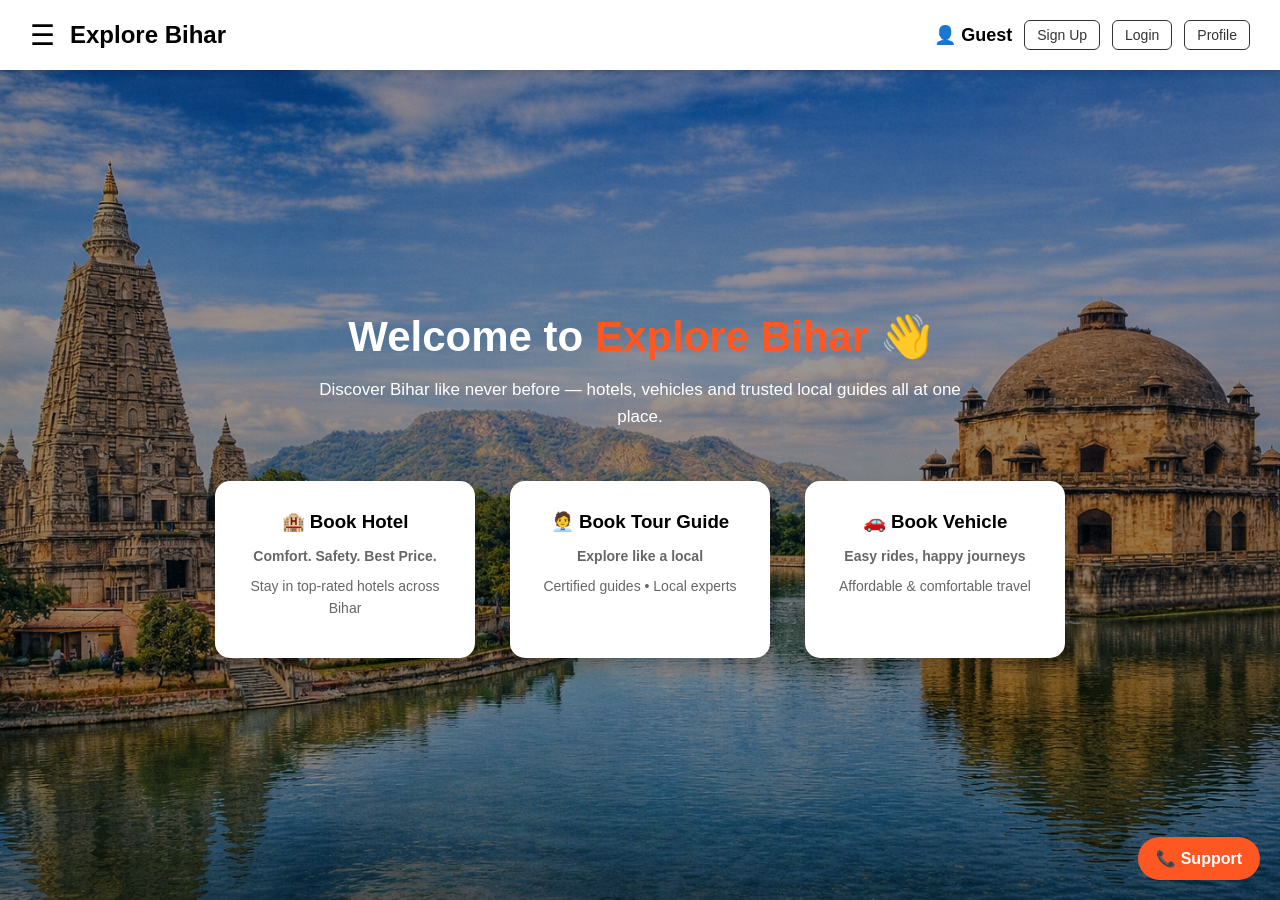
==== index.html @ 7390b3f2 "fresh push" ====
<!DOCTYPE html>
<html lang="en">

<head>
<meta charset="UTF-8">
<meta name="viewport" content="width=device-width, initial-scale=1.0">

<title>Explore Bihar</title>

<style>

*{
    margin:0;
    padding:0;
    box-sizing:border-box;
}

body{
    font-family:Arial,sans-serif;
    overflow:hidden;
}

/* HEADER */

header{
    position:fixed;
    top:0;
    left:0;
    width:100%;
    height:70px;
    background:#fff;
    padding:0 30px;
    display:flex;
    justify-content:space-between;
    align-items:center;
    box-shadow:0 2px 8px rgba(0,0,0,0.15);
    z-index:1000;
}

.header-left{
    display:flex;
    align-items:center;
    gap:15px;
}

.menu-btn{
    font-size:28px;
    cursor:pointer;
}

.user-box{
    display:flex;
    align-items:center;
    gap:12px;
}

.user-box h2{
    font-size:18px;
}

.user-box a{
    text-decoration:none;
    border:1px solid #333;
    padding:6px 12px;
    border-radius:6px;
    color:#333;
    font-size:14px;
    transition:0.3s;
}

.user-box a:hover{
    background:#ff5722;
    color:#fff;
    border-color:#ff5722;
}

/* SIDE MENU */

.side-menu{
    position:fixed;
    top:70px;
    left:-300px;
    width:280px;
    height:calc(100vh - 70px);
    background:#fff;
    box-shadow:2px 0 15px rgba(0,0,0,0.2);
    padding:20px;
    transition:0.4s;
    z-index:999;
}

.side-menu.active{
    left:0;
}

.side-menu h3{
    margin-bottom:20px;
    color:#ff5722;
}

.side-menu p{
    margin-bottom:15px;
}

.side-menu a{
    display:block;
    margin-top:20px;
    background:#ff5722;
    color:#fff;
    text-decoration:none;
    padding:10px;
    border-radius:6px;
    text-align:center;
}

/* HERO */

.dashboard-hero{
    height:100vh;
    background:
    linear-gradient(rgba(0,0,0,0.4), rgba(0,0,0,0.4)),
    url("images/hero.jpg");

    background-size:cover;
    background-position:center;

    display:flex;
    flex-direction:column;
    justify-content:center;
    align-items:center;
    text-align:center;
    padding-top:70px;
}

.dashboard-hero h1{
    color:#fff;
    font-size:42px;
    margin-bottom:15px;
}

.dashboard-hero span{
    color:#ff5722;
}

.dashboard-hero p{
    color:#fff;
    max-width:650px;
    margin-bottom:50px;
    font-size:17px;
    line-height:1.6;
}

/* CARDS */

.cards{
    display:flex;
    gap:35px;
    flex-wrap:wrap;
    justify-content:center;
}

.card{
    background:#fff;
    width:260px;
    padding:30px 20px;
    border-radius:15px;
    box-shadow:0 8px 20px rgba(0,0,0,0.2);
    transition:0.3s;
    cursor:pointer;
}

.card:hover{
    transform:translateY(-8px);
}

.card h3{
    margin-bottom:12px;
}

.card p{
    color:#666;
    margin-bottom:8px;
    font-size:14px;
}

/* SUPPORT BUTTON */

.support-btn{
    position:fixed;
    right:20px;
    bottom:20px;
    background:#ff5722;
    color:#fff;
    text-decoration:none;
    padding:12px 18px;
    border-radius:30px;
    font-weight:bold;
}

</style>
</head>

<body>

<!-- SIDE MENU -->

<div class="side-menu" id="sideMenu">

    <h3>👤 User Panel</h3>

    <p>
        <b>Name:</b>
        <span id="sideUsername">Loading...</span>
    </p>

    <p>🏨 Hotel Booking: <b>Not Booked</b></p>

    <p>🧑‍💼 Guide Booking: <b>Not Booked</b></p>

    <p>🚗 Vehicle Booking: <b>Not Booked</b></p>

    <a href="tel:1800123456">
        📞 Customer Support
    </a>

</div>

<!-- HEADER -->

<header>

    <div class="header-left">

        <div class="menu-btn" onclick="toggleMenu()">
            ☰
        </div>

        <h2>Explore Bihar</h2>

    </div>

    <div class="user-box">

        <h2 id="username">👤 Loading...</h2>

        <a href="register.html">Sign Up</a>

        <a href="login.html">Login</a>

        <a href="user-profile.html">Profile</a>

    </div>

</header>

<!-- HERO SECTION -->

<section class="dashboard-hero">

    <h1>
        Welcome to
        <span>Explore Bihar</span> 👋
    </h1>

    <p>
        Discover Bihar like never before —
        hotels, vehicles and trusted local guides
        all at one place.
    </p>

    <div class="cards">

        <div class="card"
             onclick="location.href='book-hotel.html'">

            <h3>🏨 Book Hotel</h3>

            <p>
                <b>Comfort. Safety. Best Price.</b>
            </p>

            <p>
                Stay in top-rated hotels across Bihar
            </p>

        </div>

        <div class="card"
             onclick="location.href='book-tour-guide.html'">

            <h3>🧑‍💼 Book Tour Guide</h3>

            <p>
                <b>Explore like a local</b>
            </p>

            <p>
                Certified guides • Local experts
            </p>

        </div>

        <div class="card"
             onclick="location.href='book-vehicle.html'">

            <h3>🚗 Book Vehicle</h3>

            <p>
                <b>Easy rides, happy journeys</b>
            </p>

            <p>
                Affordable & comfortable travel
            </p>

        </div>

    </div>

</section>

<!-- SUPPORT -->

<a href="tel:1800123456"
class="support-btn">

📞 Support

</a>

<!-- SCRIPT -->

<script>

function toggleMenu(){

    document
    .getElementById("sideMenu")
    .classList
    .toggle("active");

}

async function loadUser(){

    try{

        const response =
        await fetch("http://127.0.0.1:5000/api/user");

        const data =
        await response.json();

        console.log(data);

        let username = "Guest";

        if(data.user && data.user.username){

            username = data.user.username;

        }

        document.getElementById("username").innerText =
        "👤 " + username;

        document.getElementById("sideUsername").innerText =
        username;

    }catch(error){

        console.log(error);

        document.getElementById("username").innerText =
        "👤 Guest";

    }

}

loadUser();

</script>

</body>
</html>
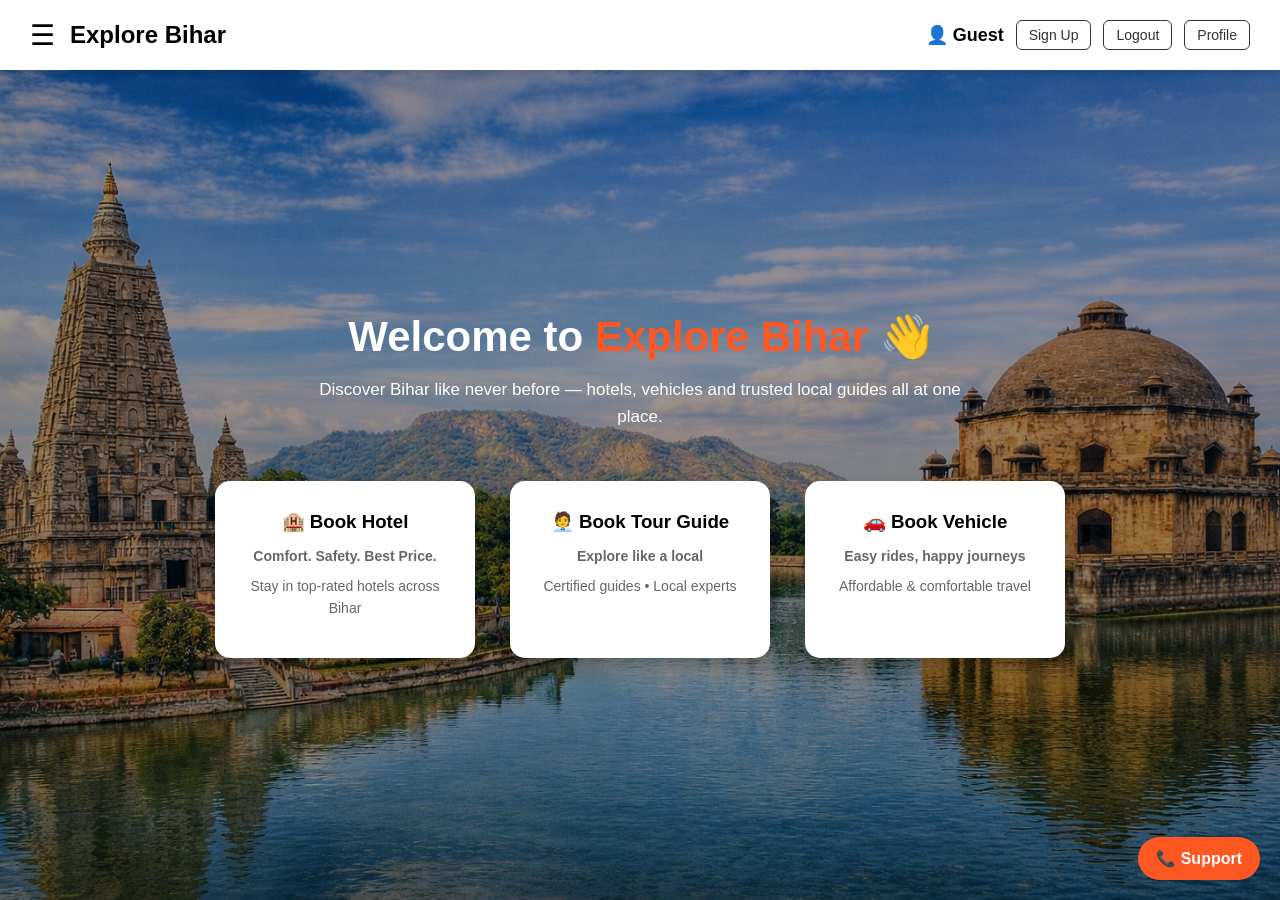
==== commit 41eccdf7: "changed login script to logout" ====
--- a/index.html
+++ b/index.html
@@ -245,7 +245,7 @@
 
         <a href="register.html">Sign Up</a>
 
-        <a href="login.html">Login</a>
+        <a href="login.html">Logout</a>
 
         <a href="user-profile.html">Profile</a>
 
